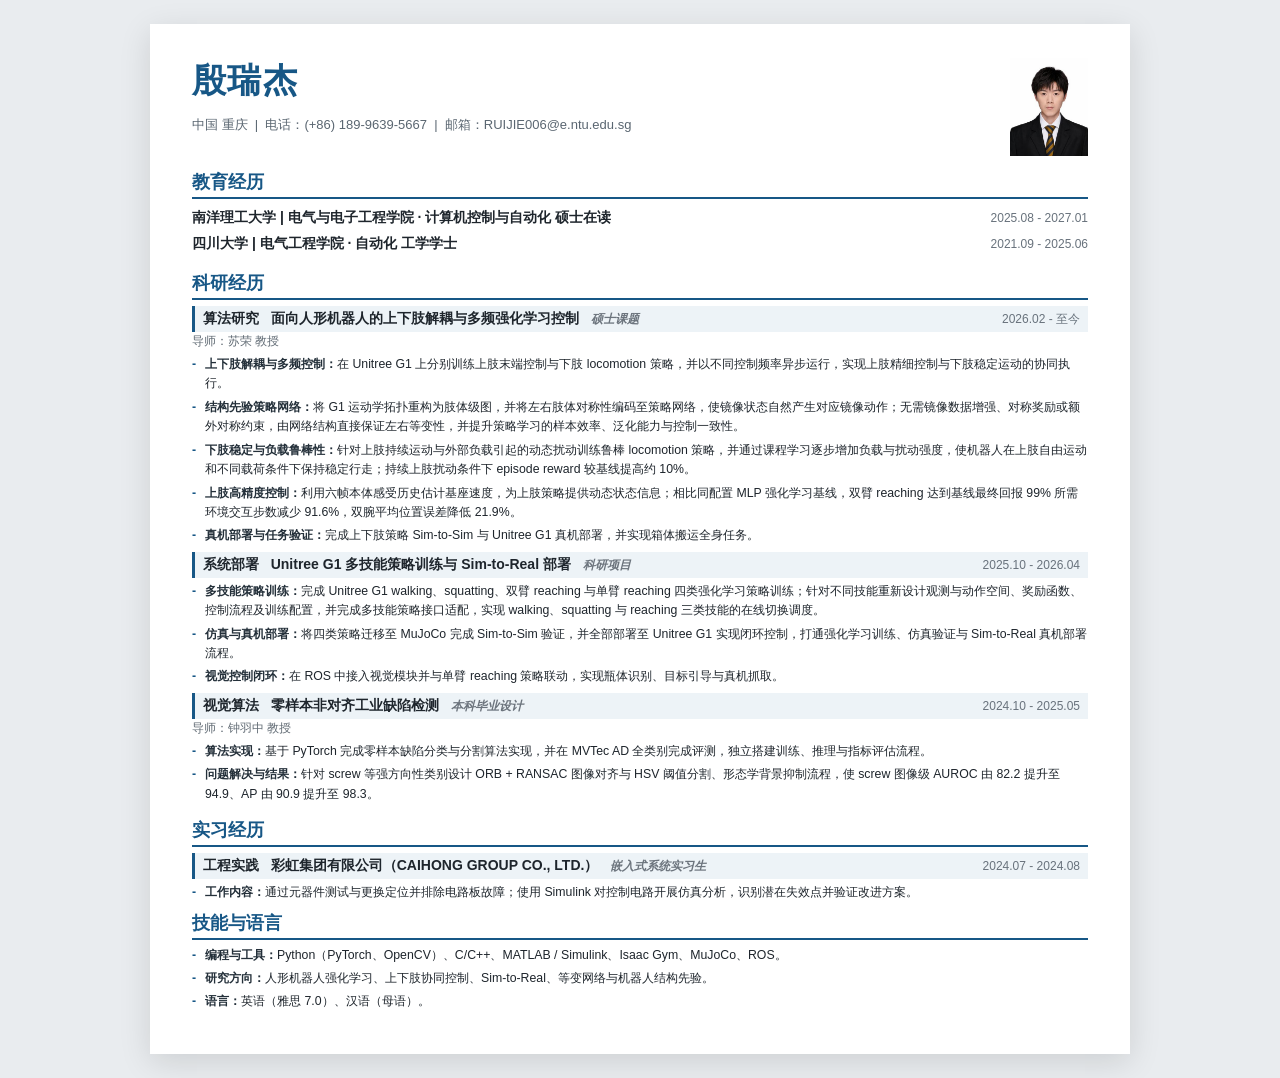
==== assets/cv/Ruijie_Yin_CV_2027.html @ 612c5beb "Add updated 2027 CV page" ====
<!doctype html><html lang="zh-CN"><head><meta charset="utf-8"><meta name="viewport" content="width=device-width,initial-scale=1"><title>殷瑞杰 - 个人简历</title><style>*{box-sizing:border-box}body{margin:0;background:#e9ecef;color:#1e252c;font-family:"Noto Sans SC","Microsoft YaHei","PingFang SC",Arial,sans-serif}.page{width:min(980px,calc(100% - 24px));margin:24px auto;background:#fff;padding:34px 42px 38px;box-shadow:0 8px 30px rgba(0,0,0,.12)}header{display:grid;grid-template-columns:1fr 88px;gap:26px;align-items:start}h1{margin:0;color:#175786;font-size:34px;letter-spacing:.04em}.meta{margin-top:12px;color:#5a6671;font-size:13px}.photo{width:78px;height:98px;object-fit:cover;object-position:50% 10%;justify-self:end}section{margin-top:14px}.section-title{margin:0 0 6px;color:#175786;font-size:18px;font-weight:800;border-bottom:2px solid #175786;padding-bottom:3px}.row{display:grid;grid-template-columns:1fr auto;gap:12px;align-items:baseline;padding:4px 0}.row strong{font-size:14px}.row .date{font-size:12px;color:#68727c;white-space:nowrap}.sub{font-size:12px;color:#6c747d;font-style:italic;margin-left:8px}.advisor{font-size:12px;color:#616b74;margin:1px 0 5px}.bullets{margin:0;padding:0;list-style:none}.bullets li{font-size:12.3px;line-height:1.58;margin:4px 0;padding-left:13px;position:relative}.bullets li:before{content:"-";position:absolute;left:0;color:#175786;font-weight:700}.bullets b{color:#24303a}.project-head{background:#edf3f7;border-left:3px solid #175786;padding:4px 8px;margin-top:6px}.project-head .row{padding:0}.compact{margin-top:8px}@media(max-width:650px){.page{padding:24px 20px;margin:0;width:100%;box-shadow:none}header{grid-template-columns:1fr 70px}.photo{width:64px;height:82px}h1{font-size:28px}.row{grid-template-columns:1fr}.row .date{margin-top:-5px}.sub{display:block;margin:2px 0 0}}@media print{body{background:#fff}.page{width:100%;margin:0;padding:18mm 16mm;box-shadow:none}section{break-inside:avoid}}</style></head><body><main class="page"><header><div><h1>殷瑞杰</h1><div class="meta">中国 重庆 &nbsp;|&nbsp; 电话：(+86) 189-9639-5667 &nbsp;|&nbsp; 邮箱：RUIJIE006@e.ntu.edu.sg</div></div><img class="photo" src="../images/profile-current.jpg" alt="殷瑞杰"></header><section><h2 class="section-title">教育经历</h2><div class="row"><strong>南洋理工大学 | 电气与电子工程学院 · 计算机控制与自动化 硕士在读</strong><span class="date">2025.08 - 2027.01</span></div><div class="row"><strong>四川大学 | 电气工程学院 · 自动化 工学学士</strong><span class="date">2021.09 - 2025.06</span></div></section><section><h2 class="section-title">科研经历</h2><div class="project-head"><div class="row"><strong>算法研究 &nbsp; 面向人形机器人的上下肢解耦与多频强化学习控制 <span class="sub">硕士课题</span></strong><span class="date">2026.02 - 至今</span></div></div><div class="advisor">导师：苏荣 教授</div><ul class="bullets"><li><b>上下肢解耦与多频控制：</b>在 Unitree G1 上分别训练上肢末端控制与下肢 locomotion 策略，并以不同控制频率异步运行，实现上肢精细控制与下肢稳定运动的协同执行。</li><li><b>结构先验策略网络：</b>将 G1 运动学拓扑重构为肢体级图，并将左右肢体对称性编码至策略网络，使镜像状态自然产生对应镜像动作；无需镜像数据增强、对称奖励或额外对称约束，由网络结构直接保证左右等变性，并提升策略学习的样本效率、泛化能力与控制一致性。</li><li><b>下肢稳定与负载鲁棒性：</b>针对上肢持续运动与外部负载引起的动态扰动训练鲁棒 locomotion 策略，并通过课程学习逐步增加负载与扰动强度，使机器人在上肢自由运动和不同载荷条件下保持稳定行走；持续上肢扰动条件下 episode reward 较基线提高约 10%。</li><li><b>上肢高精度控制：</b>利用六帧本体感受历史估计基座速度，为上肢策略提供动态状态信息；相比同配置 MLP 强化学习基线，双臂 reaching 达到基线最终回报 99% 所需环境交互步数减少 91.6%，双腕平均位置误差降低 21.9%。</li><li><b>真机部署与任务验证：</b>完成上下肢策略 Sim-to-Sim 与 Unitree G1 真机部署，并实现箱体搬运全身任务。</li></ul><div class="project-head"><div class="row"><strong>系统部署 &nbsp; Unitree G1 多技能策略训练与 Sim-to-Real 部署 <span class="sub">科研项目</span></strong><span class="date">2025.10 - 2026.04</span></div></div><ul class="bullets"><li><b>多技能策略训练：</b>完成 Unitree G1 walking、squatting、双臂 reaching 与单臂 reaching 四类强化学习策略训练；针对不同技能重新设计观测与动作空间、奖励函数、控制流程及训练配置，并完成多技能策略接口适配，实现 walking、squatting 与 reaching 三类技能的在线切换调度。</li><li><b>仿真与真机部署：</b>将四类策略迁移至 MuJoCo 完成 Sim-to-Sim 验证，并全部部署至 Unitree G1 实现闭环控制，打通强化学习训练、仿真验证与 Sim-to-Real 真机部署流程。</li><li><b>视觉控制闭环：</b>在 ROS 中接入视觉模块并与单臂 reaching 策略联动，实现瓶体识别、目标引导与真机抓取。</li></ul><div class="project-head"><div class="row"><strong>视觉算法 &nbsp; 零样本非对齐工业缺陷检测 <span class="sub">本科毕业设计</span></strong><span class="date">2024.10 - 2025.05</span></div></div><div class="advisor">导师：钟羽中 教授</div><ul class="bullets"><li><b>算法实现：</b>基于 PyTorch 完成零样本缺陷分类与分割算法实现，并在 MVTec AD 全类别完成评测，独立搭建训练、推理与指标评估流程。</li><li><b>问题解决与结果：</b>针对 screw 等强方向性类别设计 ORB + RANSAC 图像对齐与 HSV 阈值分割、形态学背景抑制流程，使 screw 图像级 AUROC 由 82.2 提升至 94.9、AP 由 90.9 提升至 98.3。</li></ul></section><section><h2 class="section-title">实习经历</h2><div class="project-head"><div class="row"><strong>工程实践 &nbsp; 彩虹集团有限公司（CAIHONG GROUP CO., LTD.） <span class="sub">嵌入式系统实习生</span></strong><span class="date">2024.07 - 2024.08</span></div></div><ul class="bullets"><li><b>工作内容：</b>通过元器件测试与更换定位并排除电路板故障；使用 Simulink 对控制电路开展仿真分析，识别潜在失效点并验证改进方案。</li></ul></section><section class="compact"><h2 class="section-title">技能与语言</h2><ul class="bullets"><li><b>编程与工具：</b>Python（PyTorch、OpenCV）、C/C++、MATLAB / Simulink、Isaac Gym、MuJoCo、ROS。</li><li><b>研究方向：</b>人形机器人强化学习、上下肢协同控制、Sim-to-Real、等变网络与机器人结构先验。</li><li><b>语言：</b>英语（雅思 7.0）、汉语（母语）。</li></ul></section></main></body></html>
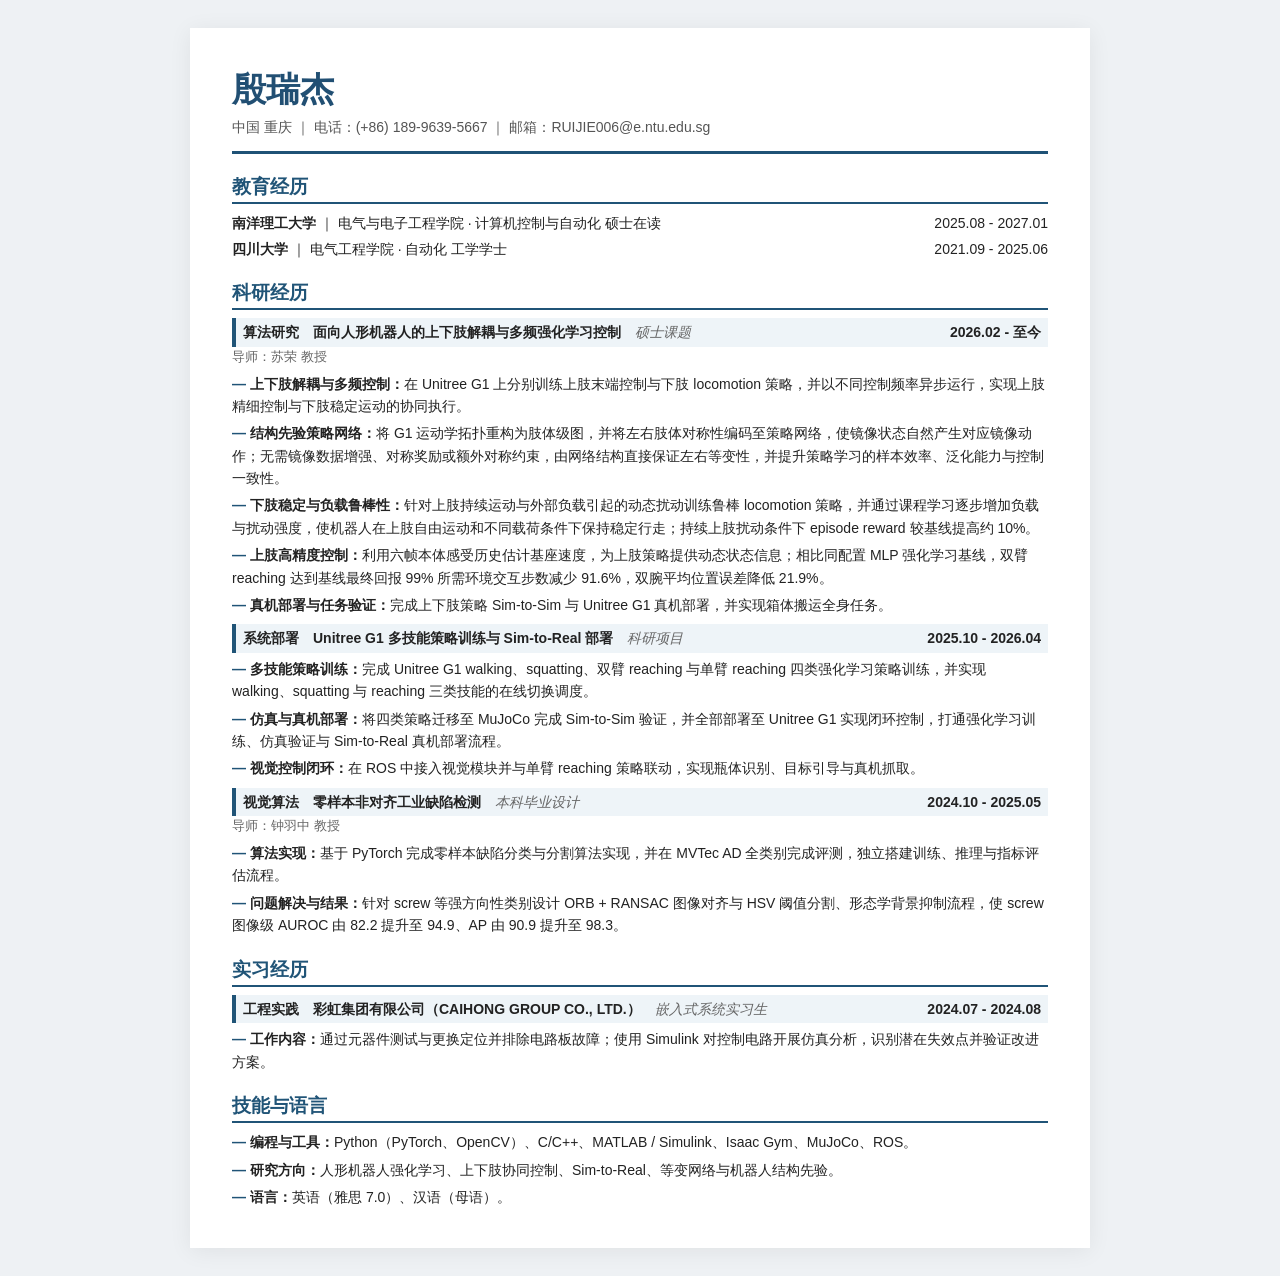
==== commit 75e478f3: "Add updated 2027 CV" ====
--- a/assets/cv/Ruijie_Yin_CV_2027.html
+++ b/assets/cv/Ruijie_Yin_CV_2027.html
@@ -1 +1 @@
-<!doctype html><html lang="zh-CN"><head><meta charset="utf-8"><meta name="viewport" content="width=device-width,initial-scale=1"><title>殷瑞杰 - 个人简历</title><style>*{box-sizing:border-box}body{margin:0;background:#e9ecef;color:#1e252c;font-family:"Noto Sans SC","Microsoft YaHei","PingFang SC",Arial,sans-serif}.page{width:min(980px,calc(100% - 24px));margin:24px auto;background:#fff;padding:34px 42px 38px;box-shadow:0 8px 30px rgba(0,0,0,.12)}header{display:grid;grid-template-columns:1fr 88px;gap:26px;align-items:start}h1{margin:0;color:#175786;font-size:34px;letter-spacing:.04em}.meta{margin-top:12px;color:#5a6671;font-size:13px}.photo{width:78px;height:98px;object-fit:cover;object-position:50% 10%;justify-self:end}section{margin-top:14px}.section-title{margin:0 0 6px;color:#175786;font-size:18px;font-weight:800;border-bottom:2px solid #175786;padding-bottom:3px}.row{display:grid;grid-template-columns:1fr auto;gap:12px;align-items:baseline;padding:4px 0}.row strong{font-size:14px}.row .date{font-size:12px;color:#68727c;white-space:nowrap}.sub{font-size:12px;color:#6c747d;font-style:italic;margin-left:8px}.advisor{font-size:12px;color:#616b74;margin:1px 0 5px}.bullets{margin:0;padding:0;list-style:none}.bullets li{font-size:12.3px;line-height:1.58;margin:4px 0;padding-left:13px;position:relative}.bullets li:before{content:"-";position:absolute;left:0;color:#175786;font-weight:700}.bullets b{color:#24303a}.project-head{background:#edf3f7;border-left:3px solid #175786;padding:4px 8px;margin-top:6px}.project-head .row{padding:0}.compact{margin-top:8px}@media(max-width:650px){.page{padding:24px 20px;margin:0;width:100%;box-shadow:none}header{grid-template-columns:1fr 70px}.photo{width:64px;height:82px}h1{font-size:28px}.row{grid-template-columns:1fr}.row .date{margin-top:-5px}.sub{display:block;margin:2px 0 0}}@media print{body{background:#fff}.page{width:100%;margin:0;padding:18mm 16mm;box-shadow:none}section{break-inside:avoid}}</style></head><body><main class="page"><header><div><h1>殷瑞杰</h1><div class="meta">中国 重庆 &nbsp;|&nbsp; 电话：(+86) 189-9639-5667 &nbsp;|&nbsp; 邮箱：RUIJIE006@e.ntu.edu.sg</div></div><img class="photo" src="../images/profile-current.jpg" alt="殷瑞杰"></header><section><h2 class="section-title">教育经历</h2><div class="row"><strong>南洋理工大学 | 电气与电子工程学院 · 计算机控制与自动化 硕士在读</strong><span class="date">2025.08 - 2027.01</span></div><div class="row"><strong>四川大学 | 电气工程学院 · 自动化 工学学士</strong><span class="date">2021.09 - 2025.06</span></div></section><section><h2 class="section-title">科研经历</h2><div class="project-head"><div class="row"><strong>算法研究 &nbsp; 面向人形机器人的上下肢解耦与多频强化学习控制 <span class="sub">硕士课题</span></strong><span class="date">2026.02 - 至今</span></div></div><div class="advisor">导师：苏荣 教授</div><ul class="bullets"><li><b>上下肢解耦与多频控制：</b>在 Unitree G1 上分别训练上肢末端控制与下肢 locomotion 策略，并以不同控制频率异步运行，实现上肢精细控制与下肢稳定运动的协同执行。</li><li><b>结构先验策略网络：</b>将 G1 运动学拓扑重构为肢体级图，并将左右肢体对称性编码至策略网络，使镜像状态自然产生对应镜像动作；无需镜像数据增强、对称奖励或额外对称约束，由网络结构直接保证左右等变性，并提升策略学习的样本效率、泛化能力与控制一致性。</li><li><b>下肢稳定与负载鲁棒性：</b>针对上肢持续运动与外部负载引起的动态扰动训练鲁棒 locomotion 策略，并通过课程学习逐步增加负载与扰动强度，使机器人在上肢自由运动和不同载荷条件下保持稳定行走；持续上肢扰动条件下 episode reward 较基线提高约 10%。</li><li><b>上肢高精度控制：</b>利用六帧本体感受历史估计基座速度，为上肢策略提供动态状态信息；相比同配置 MLP 强化学习基线，双臂 reaching 达到基线最终回报 99% 所需环境交互步数减少 91.6%，双腕平均位置误差降低 21.9%。</li><li><b>真机部署与任务验证：</b>完成上下肢策略 Sim-to-Sim 与 Unitree G1 真机部署，并实现箱体搬运全身任务。</li></ul><div class="project-head"><div class="row"><strong>系统部署 &nbsp; Unitree G1 多技能策略训练与 Sim-to-Real 部署 <span class="sub">科研项目</span></strong><span class="date">2025.10 - 2026.04</span></div></div><ul class="bullets"><li><b>多技能策略训练：</b>完成 Unitree G1 walking、squatting、双臂 reaching 与单臂 reaching 四类强化学习策略训练；针对不同技能重新设计观测与动作空间、奖励函数、控制流程及训练配置，并完成多技能策略接口适配，实现 walking、squatting 与 reaching 三类技能的在线切换调度。</li><li><b>仿真与真机部署：</b>将四类策略迁移至 MuJoCo 完成 Sim-to-Sim 验证，并全部部署至 Unitree G1 实现闭环控制，打通强化学习训练、仿真验证与 Sim-to-Real 真机部署流程。</li><li><b>视觉控制闭环：</b>在 ROS 中接入视觉模块并与单臂 reaching 策略联动，实现瓶体识别、目标引导与真机抓取。</li></ul><div class="project-head"><div class="row"><strong>视觉算法 &nbsp; 零样本非对齐工业缺陷检测 <span class="sub">本科毕业设计</span></strong><span class="date">2024.10 - 2025.05</span></div></div><div class="advisor">导师：钟羽中 教授</div><ul class="bullets"><li><b>算法实现：</b>基于 PyTorch 完成零样本缺陷分类与分割算法实现，并在 MVTec AD 全类别完成评测，独立搭建训练、推理与指标评估流程。</li><li><b>问题解决与结果：</b>针对 screw 等强方向性类别设计 ORB + RANSAC 图像对齐与 HSV 阈值分割、形态学背景抑制流程，使 screw 图像级 AUROC 由 82.2 提升至 94.9、AP 由 90.9 提升至 98.3。</li></ul></section><section><h2 class="section-title">实习经历</h2><div class="project-head"><div class="row"><strong>工程实践 &nbsp; 彩虹集团有限公司（CAIHONG GROUP CO., LTD.） <span class="sub">嵌入式系统实习生</span></strong><span class="date">2024.07 - 2024.08</span></div></div><ul class="bullets"><li><b>工作内容：</b>通过元器件测试与更换定位并排除电路板故障；使用 Simulink 对控制电路开展仿真分析，识别潜在失效点并验证改进方案。</li></ul></section><section class="compact"><h2 class="section-title">技能与语言</h2><ul class="bullets"><li><b>编程与工具：</b>Python（PyTorch、OpenCV）、C/C++、MATLAB / Simulink、Isaac Gym、MuJoCo、ROS。</li><li><b>研究方向：</b>人形机器人强化学习、上下肢协同控制、Sim-to-Real、等变网络与机器人结构先验。</li><li><b>语言：</b>英语（雅思 7.0）、汉语（母语）。</li></ul></section></main></body></html>+<!doctype html><html lang="zh-CN"><head><meta charset="utf-8"><meta name="viewport" content="width=device-width,initial-scale=1"><title>殷瑞杰 - CV</title><style>body{margin:0;background:#eef1f4;color:#222;font:14px/1.6 Arial,"Noto Sans SC","Microsoft YaHei",sans-serif}.page{width:min(900px,calc(100% - 36px));margin:28px auto;background:#fff;padding:34px 42px;box-sizing:border-box;box-shadow:0 3px 22px #0001}.top{display:flex;justify-content:space-between;border-bottom:3px solid #1f5276;padding-bottom:12px}.name{font-size:34px;font-weight:800;color:#214f73}.meta{color:#555}.sec{margin-top:18px}.sec h2{font-size:19px;color:#205477;margin:0 0 8px;border-bottom:2px solid #205477}.row{display:flex;justify-content:space-between;gap:14px;font-weight:700;background:#eef4f8;border-left:4px solid #205477;padding:3px 7px;margin-top:8px}.sub{color:#666;font-style:italic;font-weight:400}.bul{margin:5px 0}.bul:before{content:"—";color:#205477;font-weight:bold;margin-right:4px}.edu{display:flex;justify-content:space-between;margin:3px 0}.edu b{font-weight:800}.small{font-size:13px;color:#666}@media(max-width:700px){.page{width:100%;margin:0;padding:22px 18px}.row,.edu{display:block}.name{font-size:28px}}</style></head><body><main class="page"><div class="top"><div><div class="name">殷瑞杰</div><div class="meta">中国 重庆 ｜ 电话：(+86) 189-9639-5667 ｜ 邮箱：RUIJIE006@e.ntu.edu.sg</div></div></div><section class="sec"><h2>教育经历</h2><div class="edu"><div><b>南洋理工大学</b> ｜ 电气与电子工程学院 · 计算机控制与自动化 硕士在读</div><div>2025.08 - 2027.01</div></div><div class="edu"><div><b>四川大学</b> ｜ 电气工程学院 · 自动化 工学学士</div><div>2021.09 - 2025.06</div></div></section><section class="sec"><h2>科研经历</h2><div class="row"><div>算法研究　面向人形机器人的上下肢解耦与多频强化学习控制　<span class="sub">硕士课题</span></div><div>2026.02 - 至今</div></div><div class="small">导师：苏荣 教授</div><div class="bul"><b>上下肢解耦与多频控制：</b>在 Unitree G1 上分别训练上肢末端控制与下肢 locomotion 策略，并以不同控制频率异步运行，实现上肢精细控制与下肢稳定运动的协同执行。</div><div class="bul"><b>结构先验策略网络：</b>将 G1 运动学拓扑重构为肢体级图，并将左右肢体对称性编码至策略网络，使镜像状态自然产生对应镜像动作；无需镜像数据增强、对称奖励或额外对称约束，由网络结构直接保证左右等变性，并提升策略学习的样本效率、泛化能力与控制一致性。</div><div class="bul"><b>下肢稳定与负载鲁棒性：</b>针对上肢持续运动与外部负载引起的动态扰动训练鲁棒 locomotion 策略，并通过课程学习逐步增加负载与扰动强度，使机器人在上肢自由运动和不同载荷条件下保持稳定行走；持续上肢扰动条件下 episode reward 较基线提高约 10%。</div><div class="bul"><b>上肢高精度控制：</b>利用六帧本体感受历史估计基座速度，为上肢策略提供动态状态信息；相比同配置 MLP 强化学习基线，双臂 reaching 达到基线最终回报 99% 所需环境交互步数减少 91.6%，双腕平均位置误差降低 21.9%。</div><div class="bul"><b>真机部署与任务验证：</b>完成上下肢策略 Sim-to-Sim 与 Unitree G1 真机部署，并实现箱体搬运全身任务。</div><div class="row"><div>系统部署　Unitree G1 多技能策略训练与 Sim-to-Real 部署　<span class="sub">科研项目</span></div><div>2025.10 - 2026.04</div></div><div class="bul"><b>多技能策略训练：</b>完成 Unitree G1 walking、squatting、双臂 reaching 与单臂 reaching 四类强化学习策略训练，并实现 walking、squatting 与 reaching 三类技能的在线切换调度。</div><div class="bul"><b>仿真与真机部署：</b>将四类策略迁移至 MuJoCo 完成 Sim-to-Sim 验证，并全部部署至 Unitree G1 实现闭环控制，打通强化学习训练、仿真验证与 Sim-to-Real 真机部署流程。</div><div class="bul"><b>视觉控制闭环：</b>在 ROS 中接入视觉模块并与单臂 reaching 策略联动，实现瓶体识别、目标引导与真机抓取。</div><div class="row"><div>视觉算法　零样本非对齐工业缺陷检测　<span class="sub">本科毕业设计</span></div><div>2024.10 - 2025.05</div></div><div class="small">导师：钟羽中 教授</div><div class="bul"><b>算法实现：</b>基于 PyTorch 完成零样本缺陷分类与分割算法实现，并在 MVTec AD 全类别完成评测，独立搭建训练、推理与指标评估流程。</div><div class="bul"><b>问题解决与结果：</b>针对 screw 等强方向性类别设计 ORB + RANSAC 图像对齐与 HSV 阈值分割、形态学背景抑制流程，使 screw 图像级 AUROC 由 82.2 提升至 94.9、AP 由 90.9 提升至 98.3。</div></section><section class="sec"><h2>实习经历</h2><div class="row"><div>工程实践　彩虹集团有限公司（CAIHONG GROUP CO., LTD.）　<span class="sub">嵌入式系统实习生</span></div><div>2024.07 - 2024.08</div></div><div class="bul"><b>工作内容：</b>通过元器件测试与更换定位并排除电路板故障；使用 Simulink 对控制电路开展仿真分析，识别潜在失效点并验证改进方案。</div></section><section class="sec"><h2>技能与语言</h2><div class="bul"><b>编程与工具：</b>Python（PyTorch、OpenCV）、C/C++、MATLAB / Simulink、Isaac Gym、MuJoCo、ROS。</div><div class="bul"><b>研究方向：</b>人形机器人强化学习、上下肢协同控制、Sim-to-Real、等变网络与机器人结构先验。</div><div class="bul"><b>语言：</b>英语（雅思 7.0）、汉语（母语）。</div></section></main></body></html>
